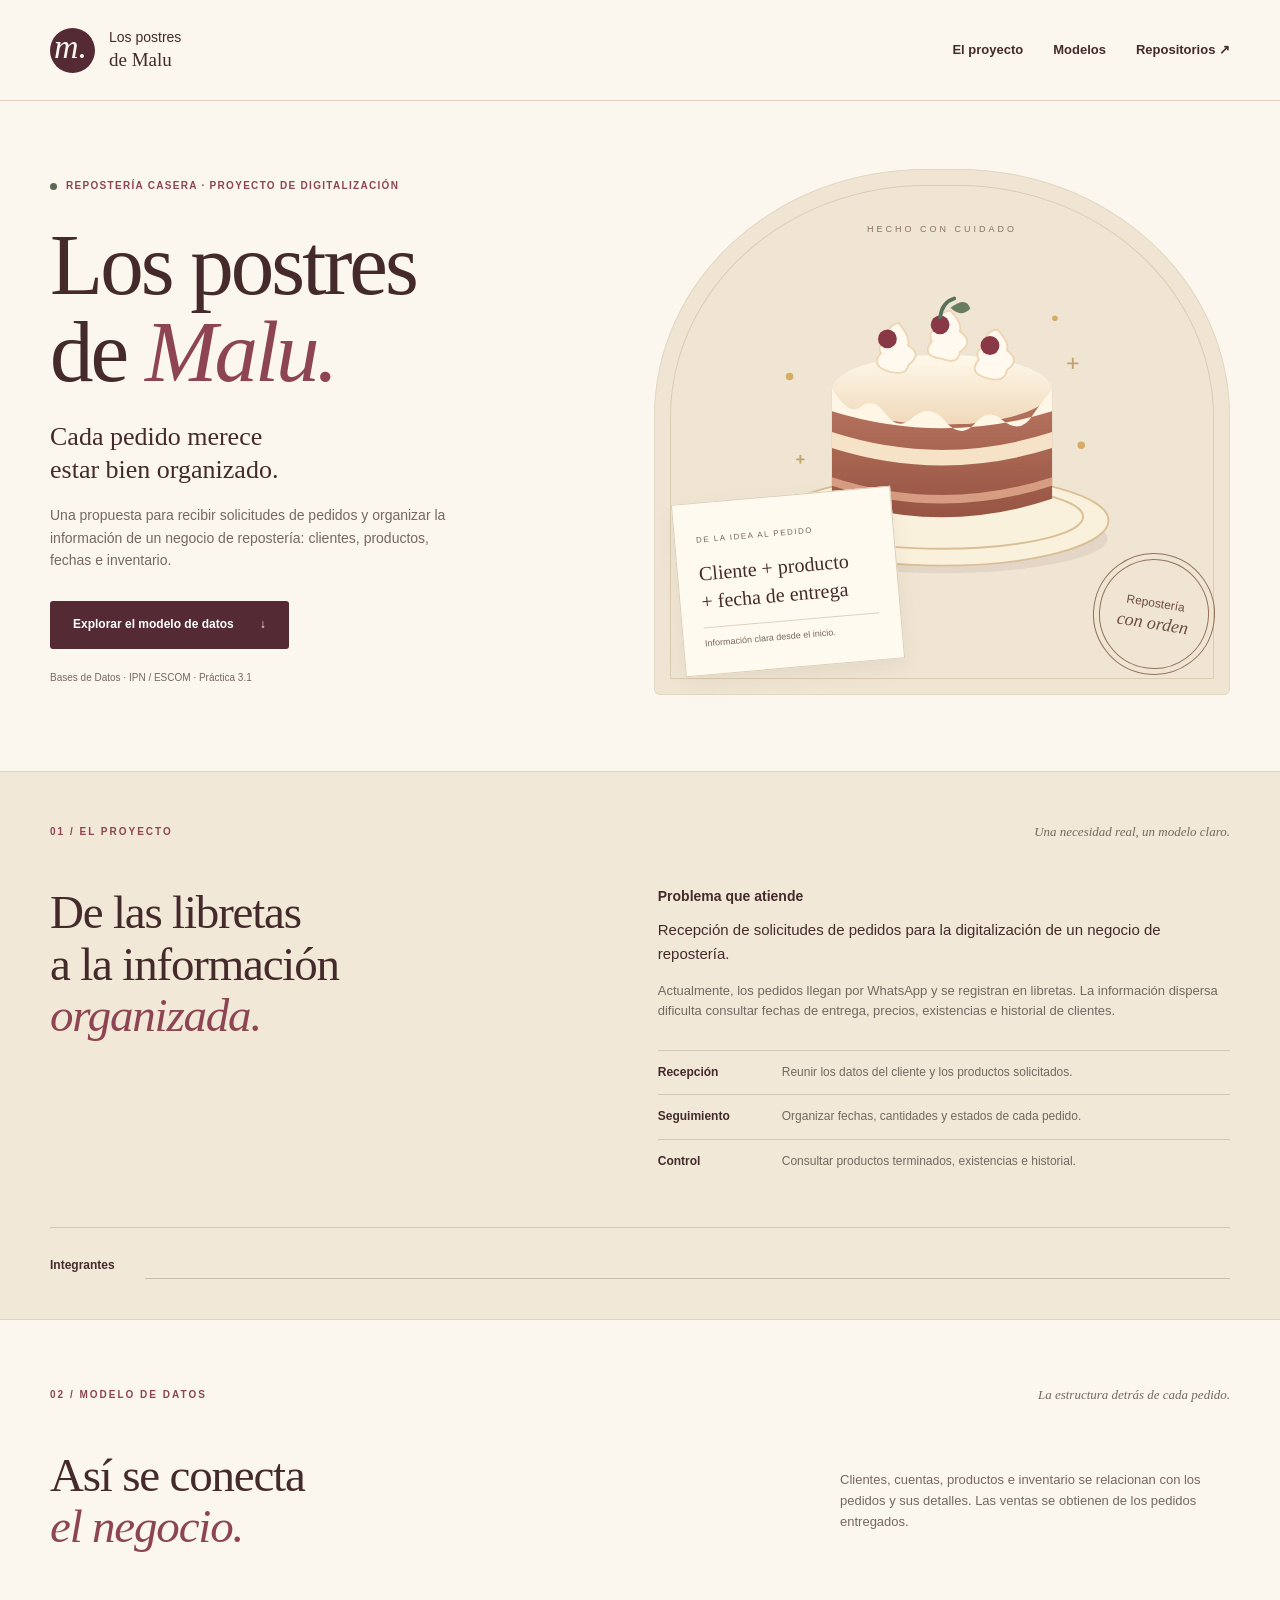
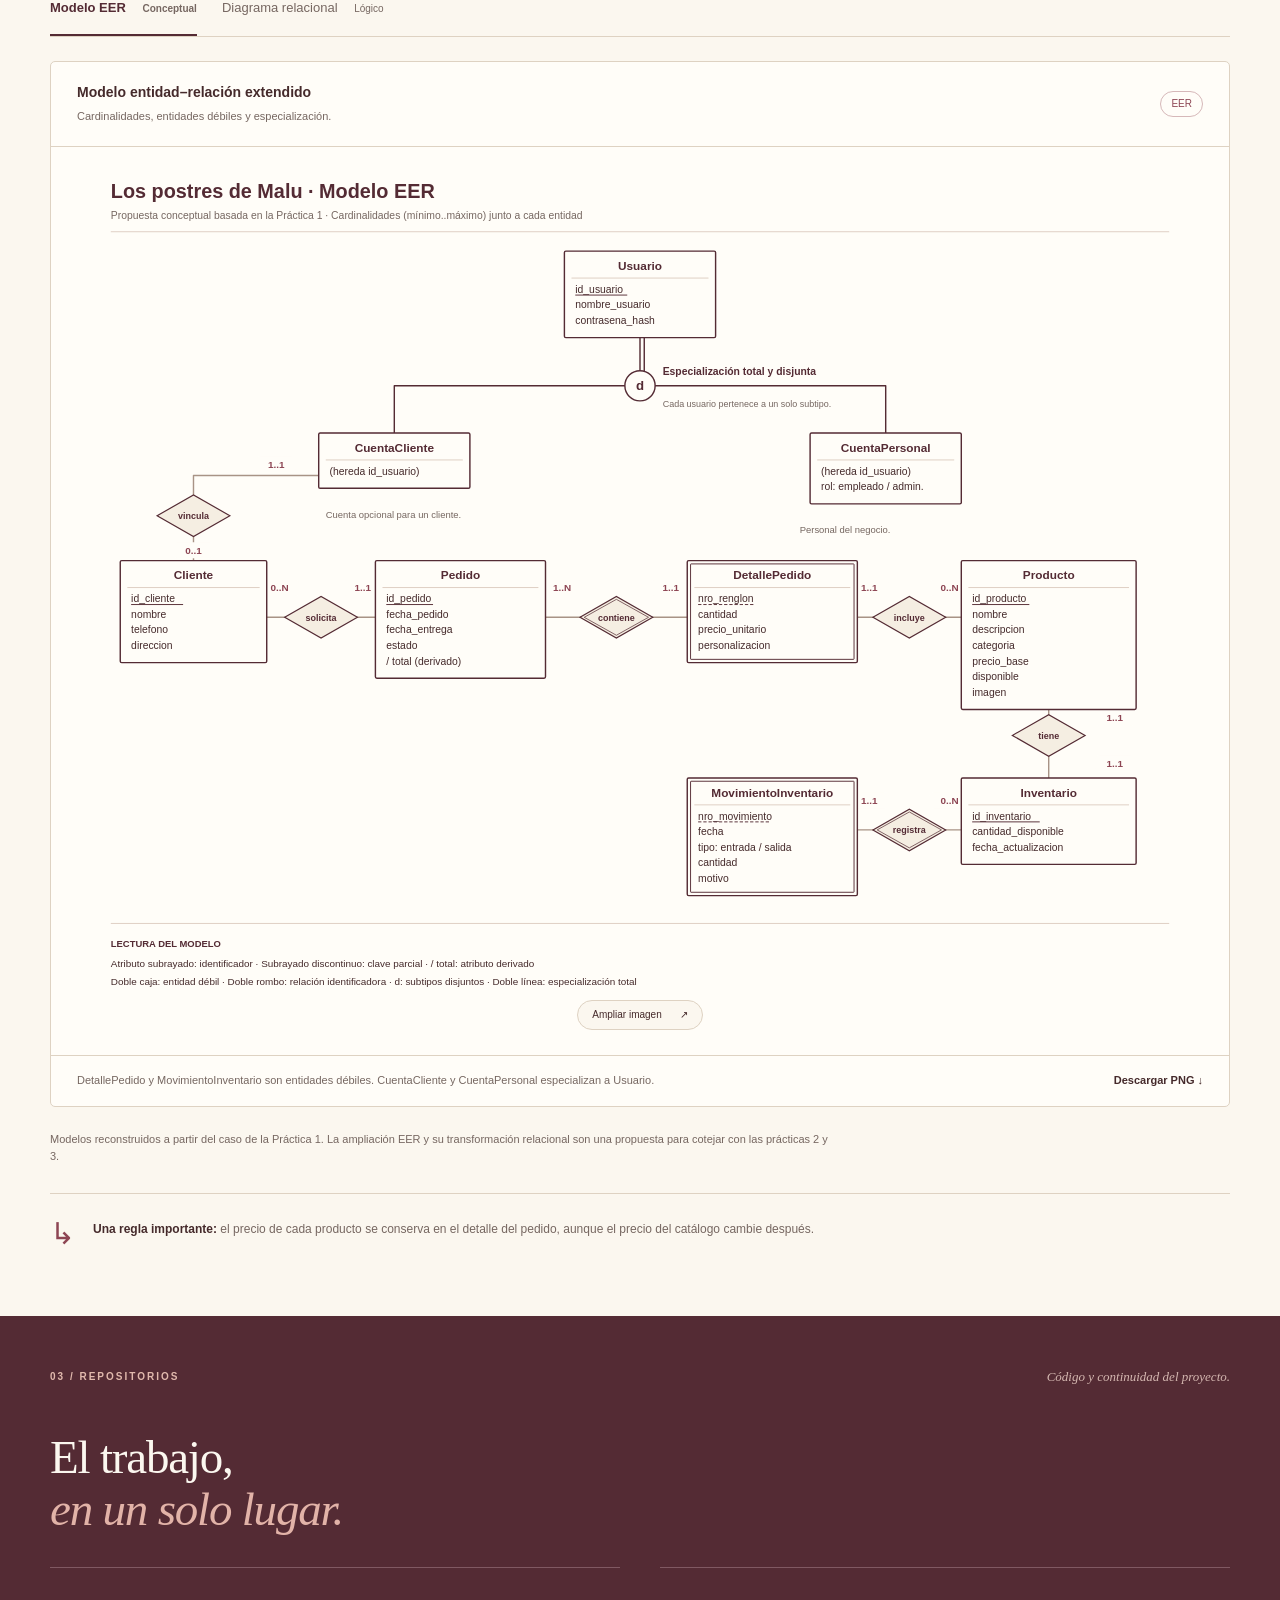
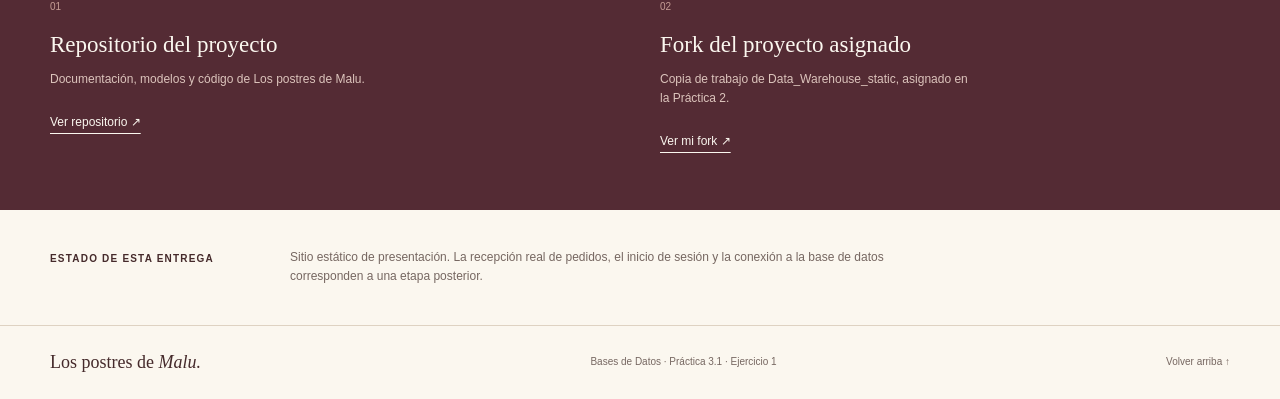
==== P3.1/docs/index.html @ 78c71af8 "Se agregaron todos los cambios que se realizaron en la practica 3.1" ====
<!DOCTYPE html>
<html lang="es">
<head>
  <meta charset="UTF-8">
  <meta name="viewport" content="width=device-width, initial-scale=1.0">
  <meta name="description" content="Los postres de Malu: propuesta para digitalizar la recepción de solicitudes de pedidos de un negocio de repostería. Modelos EER y relacional del proyecto.">
  <meta name="theme-color" content="#542b34">
  <title>Los postres de Malu · El proyecto</title>
  <link rel="icon" href="assets/favicon.svg" type="image/svg+xml">
  <link rel="stylesheet" href="estilos.css">
  <script src="config.js" defer></script>
  <script src="script.js" defer></script>
</head>
<body>
  <a class="skip-link" href="#contenido">Saltar al contenido</a>
  <header class="site-header">
    <div class="container header-inner">
      <a class="brand" href="#inicio" aria-label="Los postres de Malu, inicio">
        <span class="brand-mark" aria-hidden="true">m.</span>
        <span>Los postres <strong>de Malu</strong></span>
      </a>
      <nav aria-label="Navegación principal">
        <a href="#proyecto">El proyecto</a>
        <a href="#modelos">Modelos</a>
        <a href="#repositorios">Repositorios <span aria-hidden="true">↗</span></a>
      </nav>
    </div>
  </header>

  <main id="contenido">
    <section class="hero container" id="inicio" aria-labelledby="titulo">
      <div class="hero-copy">
        <p class="eyebrow"><span class="status-dot" aria-hidden="true"></span> Repostería casera · Proyecto de digitalización</p>
        <h1 id="titulo">Los postres<br>de <em>Malu.</em></h1>
        <p class="hero-lead">Cada pedido merece<br>estar bien organizado.</p>
        <p class="hero-description">Una propuesta para recibir solicitudes de pedidos y organizar la información de un negocio de repostería: clientes, productos, fechas e inventario.</p>
        <a class="button primary" href="#modelos">Explorar el modelo de datos <span aria-hidden="true">↓</span></a>
        <p class="hero-caption">Bases de Datos · IPN / ESCOM · Práctica 3.1</p>
      </div>
      <div class="hero-art" aria-hidden="true">
        <div class="art-caption">HECHO CON CUIDADO</div>
        <div class="dessert-plate">
          <svg viewBox="0 0 460 440" role="presentation">
            <defs>
              <linearGradient id="cake" x1="0" y1="0" x2="0" y2="1"><stop stop-color="#bd7a64"/><stop offset="1" stop-color="#975443"/></linearGradient>
              <linearGradient id="cream" x1="0" y1="0" x2="0" y2="1"><stop stop-color="#fff9ec"/><stop offset="1" stop-color="#f0d9b9"/></linearGradient>
            </defs>
            <ellipse cx="230" cy="349" rx="176" ry="37" fill="#522a32" opacity=".08"/>
            <ellipse cx="230" cy="330" rx="177" ry="48" fill="#faf1dd" stroke="#d9bf96" stroke-width="2"/>
            <ellipse cx="230" cy="326" rx="150" ry="34" fill="none" stroke="#d9bf96" stroke-width="2"/>
            <path d="M113 191 Q230 156 347 191 L347 307 Q230 346 113 307Z" fill="url(#cake)"/>
            <path d="M113 236 Q230 274 347 236 L347 253 Q230 290 113 253Z" fill="#f6e3c7"/>
            <path d="M113 284 Q230 322 347 284 L347 293 Q230 331 113 293Z" fill="#d79d83"/>
            <ellipse cx="230" cy="191" rx="117" ry="37" fill="url(#cream)"/>
            <path d="M113 190 Q130 218 143 210 Q155 198 169 215 Q182 235 197 222 Q217 205 232 223 Q249 244 264 228 Q279 209 295 224 Q314 239 327 217 Q338 201 347 191 L347 214 Q230 250 113 214Z" fill="#fff6e6"/>
            <g fill="#fff9f0" stroke="#efd6b2" stroke-width="2">
              <path d="M175 172 Q153 166 165 152 Q160 143 173 138 Q171 122 184 120 Q197 136 194 144 Q210 153 194 165 Q193 176 175 172Z"/>
              <path d="M229 158 Q207 155 219 140 Q214 129 227 124 Q225 108 239 107 Q252 121 249 129 Q265 140 249 151 Q247 165 229 158Z"/>
              <path d="M279 179 Q257 174 269 159 Q264 148 277 144 Q275 128 289 127 Q302 141 299 149 Q314 160 299 170 Q297 184 279 179Z"/>
            </g>
            <g fill="#893846"><circle cx="172" cy="137" r="10"/><circle cx="228" cy="122" r="10"/><circle cx="281" cy="144" r="10"/></g>
            <path d="M228 114 Q230 98 243 94" fill="none" stroke="#58715a" stroke-width="4" stroke-linecap="round"/>
            <path d="M239 104 Q256 91 260 105 Q250 115 239 104Z" fill="#687d60"/>
            <g fill="#d9ac65"><circle cx="68" cy="177" r="4"/><circle cx="378" cy="250" r="4"/><circle cx="350" cy="115" r="3"/></g>
            <path d="M75 265 l9 0 m-4.5-4.5 v9 M363 163 l12 0 m-6-6 v12" stroke="#bfa371" stroke-width="2"/>
          </svg>
        </div>
        <div class="order-note"><span class="note-label">DE LA IDEA AL PEDIDO</span><p>Cliente + producto<br><strong>+ fecha de entrega</strong></p><span class="note-line"></span><small>Información clara desde el inicio.</small></div>
        <div class="art-seal">Repostería<br><em>con orden</em></div>
      </div>
    </section>

    <section class="project-section" id="proyecto" aria-labelledby="proyecto-titulo">
      <div class="container">
        <div class="section-top"><p class="eyebrow">01 / El proyecto</p><p class="section-kicker">Una necesidad real, un modelo claro.</p></div>
        <div class="project-grid">
          <div><h2 id="proyecto-titulo">De las libretas<br>a la información<br><em>organizada.</em></h2></div>
          <div class="project-details">
            <h3>Problema que atiende</h3>
            <p>Recepción de solicitudes de pedidos para la digitalización de un negocio de repostería.</p>
            <p class="muted">Actualmente, los pedidos llegan por WhatsApp y se registran en libretas. La información dispersa dificulta consultar fechas de entrega, precios, existencias e historial de clientes.</p>
            <dl class="objectives">
              <div><dt>Recepción</dt><dd>Reunir los datos del cliente y los productos solicitados.</dd></div>
              <div><dt>Seguimiento</dt><dd>Organizar fechas, cantidades y estados de cada pedido.</dd></div>
              <div><dt>Control</dt><dd>Consultar productos terminados, existencias e historial.</dd></div>
            </dl>
          </div>
        </div>
        <div class="team-row"><h3>Integrantes</h3><div class="team-blank" aria-label="Campo de integrantes en blanco"></div></div>
      </div>
    </section>

    <section class="container models-section" id="modelos" aria-labelledby="modelos-titulo">
      <div class="section-top"><p class="eyebrow">02 / Modelo de datos</p><p class="section-kicker">La estructura detrás de cada pedido.</p></div>
      <div class="models-heading"><h2 id="modelos-titulo">Así se conecta<br><em>el negocio.</em></h2><p>Clientes, cuentas, productos e inventario se relacionan con los pedidos y sus detalles. Las ventas se obtienen de los pedidos entregados.</p></div>
      <div class="model-tabs" role="tablist" aria-label="Elegir modelo" hidden>
        <button id="tab-eer" type="button" role="tab" aria-selected="true" aria-controls="panel-eer" tabindex="0">Modelo EER <span>Conceptual</span></button>
        <button id="tab-relacional" type="button" role="tab" aria-selected="false" aria-controls="panel-relacional" tabindex="-1">Diagrama relacional <span>Lógico</span></button>
      </div>
      <article class="diagram-panel" id="panel-eer" aria-labelledby="tab-eer">
        <div class="diagram-bar"><div><h3>Modelo entidad–relación extendido</h3><p>Cardinalidades, entidades débiles y especialización.</p></div><span class="model-tag">EER</span></div>
        <a class="diagram-image-link" href="assets/modelo-eer.svg" target="_blank" rel="noopener" data-diagram="eer" aria-label="Ampliar el modelo EER">
          <img src="assets/modelo-eer.svg" alt="Modelo EER de Los postres de Malu: Cliente solicita Pedido; Pedido contiene DetallePedido; Producto tiene Inventario; Inventario registra MovimientoInventario. Usuario se especializa de forma total y disjunta en CuentaCliente y CuentaPersonal." width="2400" height="1780" loading="lazy">
          <span class="image-hint">Ampliar imagen <span aria-hidden="true">↗</span></span>
        </a>
        <div class="diagram-footer"><p>DetallePedido y MovimientoInventario son entidades débiles. CuentaCliente y CuentaPersonal especializan a Usuario.</p><a href="assets/modelo-eer.png" download>Descargar PNG <span aria-hidden="true">↓</span></a></div>
      </article>
      <article class="diagram-panel" id="panel-relacional" aria-labelledby="tab-relacional">
        <div class="diagram-bar"><div><h3>Diagrama del modelo relacional</h3><p>Tablas, claves primarias, foráneas y restricciones de unicidad.</p></div><span class="model-tag">Relacional</span></div>
        <a class="diagram-image-link" href="assets/diagrama-relacional.svg" target="_blank" rel="noopener" data-diagram="relacional" aria-label="Ampliar el diagrama relacional">
          <img src="assets/diagrama-relacional.svg" alt="Diagrama relacional con nueve tablas: usuario, cuenta_cliente, cuenta_personal, cliente, pedido, detalle_pedido, producto, inventario y movimiento_inventario. Incluye PK, FK y claves compuestas de las entidades débiles." width="2400" height="1880" loading="lazy">
          <span class="image-hint">Ampliar imagen <span aria-hidden="true">↗</span></span>
        </a>
        <div class="diagram-footer"><p>Las claves compuestas identifican cada renglón de pedido y cada movimiento dentro de su inventario.</p><a href="assets/diagrama-relacional.png" download>Descargar PNG <span aria-hidden="true">↓</span></a></div>
      </article>
      <p class="model-context">Modelos reconstruidos a partir del caso de la Práctica 1. La ampliación EER y su transformación relacional son una propuesta para cotejar con las prácticas 2 y 3.</p>
      <div class="business-rule"><span aria-hidden="true">↳</span><p><strong>Una regla importante:</strong> el precio de cada producto se conserva en el detalle del pedido, aunque el precio del catálogo cambie después.</p></div>
    </section>

    <section class="repository-section" id="repositorios" aria-labelledby="repositorios-titulo">
      <div class="container">
        <div class="section-top"><p class="eyebrow">03 / Repositorios</p><p class="section-kicker">Código y continuidad del proyecto.</p></div>
        <h2 id="repositorios-titulo">El trabajo,<br><em>en un solo lugar.</em></h2>
        <div class="repository-grid">
          <article class="repository-card"><span class="repo-number">01</span><h3>Repositorio del proyecto</h3><p>Documentación, modelos y código de Los postres de Malu.</p><a id="repo-equipo" class="repo-link" aria-disabled="true">Enlace por configurar <span aria-hidden="true">↗</span></a></article>
          <article class="repository-card"><span class="repo-number">02</span><h3>Fork del proyecto asignado</h3><p>Copia de trabajo de Data_Warehouse_static, asignado en la Práctica 2.</p><a id="repo-fork" class="repo-link" aria-disabled="true">Enlace por configurar <span aria-hidden="true">↗</span></a></article>
        </div>
        <p id="config-notice" class="config-notice">Antes de publicar, agrega las dos direcciones de GitHub en <code>config.js</code>.</p>
        <noscript><p class="config-notice">Activa JavaScript para cargar los enlaces configurados. Los modelos pueden abrirse directamente como imágenes.</p></noscript>
      </div>
    </section>

    <aside class="container scope-note"><span class="scope-label">Estado de esta entrega</span><p>Sitio estático de presentación. La recepción real de pedidos, el inicio de sesión y la conexión a la base de datos corresponden a una etapa posterior.</p></aside>
  </main>

  <footer class="site-footer"><div class="container footer-inner"><span class="footer-brand">Los postres de <em>Malu.</em></span><p>Bases de Datos · Práctica 3.1 · Ejercicio 1</p><a href="#inicio">Volver arriba <span aria-hidden="true">↑</span></a></div></footer>

  <dialog id="visor" class="image-dialog" aria-labelledby="visor-titulo">
    <div class="viewer-toolbar"><h2 id="visor-titulo">Modelo de datos</h2><div class="viewer-actions"><button type="button" id="zoom-out" aria-label="Reducir imagen">−</button><output id="zoom-value" aria-live="polite">100 %</output><button type="button" id="zoom-in" aria-label="Ampliar imagen">+</button><a id="visor-original" target="_blank" rel="noopener">Abrir SVG</a><button type="button" id="cerrar-visor" aria-label="Cerrar visor">Cerrar ×</button></div></div>
    <p class="viewer-instructions">Usa + y − para acercar. Desplázate dentro de la imagen para ver sus detalles. Escape cierra el visor.</p>
    <div class="viewer-scroll"><img id="visor-imagen" alt="" width="2400" height="1780"></div>
  </dialog>
</body>
</html>
---- P3.1/docs/estilos.css ----
:root{--ink:#452a2b;--wine:#542b34;--rose:#8d4553;--paper:#fbf7ef;--cream:#f1e8d8;--line:#ded2c2;--muted:#766761;--green:#5c6a51;--serif:Georgia,'Times New Roman',serif;--sans:Arial,Helvetica,sans-serif}
*{box-sizing:border-box}html{scroll-behavior:smooth;scroll-padding-top:100px}body{margin:0;background:var(--paper);color:var(--ink);font-family:var(--sans);line-height:1.6}a{color:inherit}button{font:inherit}img{display:block;max-width:100%}[hidden]{display:none!important}a,button{-webkit-tap-highlight-color:transparent}a:focus-visible,button:focus-visible{outline:3px solid var(--rose);outline-offset:5px}button,a{touch-action:manipulation}.container{width:min(1180px,calc(100% - 72px));margin-inline:auto}.skip-link{position:fixed;top:8px;left:8px;transform:translateY(-150%);background:white;padding:12px 20px;z-index:100}.skip-link:focus{transform:none}.site-header{border-bottom:1px solid var(--line);background:var(--paper)}.header-inner{min-height:100px;display:flex;justify-content:space-between;align-items:center;gap:24px}.brand{display:flex;align-items:center;gap:14px;text-decoration:none;font-size:14px;line-height:1.35}.brand strong{display:block;font-size:19px;font-family:var(--serif);font-weight:normal}.brand-mark{display:grid;place-items:center;background:var(--wine);color:var(--paper);border-radius:50%;width:45px;height:45px;font:italic 34px var(--serif);padding-right:4px;padding-bottom:6px}.site-header nav{display:flex;gap:30px;font-size:13px;font-weight:600}.site-header nav a{text-decoration:none}.site-header nav a:hover{color:var(--rose)}.hero{display:grid;grid-template-columns:1fr 1fr;gap:28px;align-items:center;padding-top:68px;padding-bottom:76px}.eyebrow{text-transform:uppercase;font-size:10px;font-weight:700;letter-spacing:2px;color:var(--rose);margin:0}.hero .eyebrow{display:flex;align-items:center;gap:9px;letter-spacing:1.3px}.status-dot{width:7px;height:7px;flex-shrink:0;background:var(--green);border-radius:50%}h1,h2,h3,p{margin-top:0}h1{font:normal clamp(65px,6.8vw,94px)/.99 var(--serif);letter-spacing:-3px;margin-bottom:25px;margin-top:28px}h1 em,h2 em{font-weight:normal;color:var(--rose)}.hero-lead{font:normal 26px/1.3 var(--serif);margin-bottom:17px}.hero-description{max-width:400px;font-size:14px;color:var(--muted);margin-bottom:30px}.button{display:inline-flex;align-items:center;gap:26px;padding:14px 23px;text-decoration:none;font-size:12px;font-weight:700;border-radius:3px}.primary{background:var(--wine);color:white;transition:background .2s}.primary:hover{background:var(--rose)}.hero-caption{font-size:10px;color:var(--muted);margin:21px 0 0}.hero-art{height:526px;position:relative;background:#f0e5d3;border:1px solid #e3d6c2;border-radius:47% 47% 6px 6px;isolation:isolate}.hero-art:before{content:'';position:absolute;inset:15px;border:1px solid #cdbb9b;border-radius:47% 47% 0 0;opacity:.6;z-index:-1}.dessert-plate{position:absolute;inset:40px 9px 70px;display:grid;place-items:center}.dessert-plate svg{width:100%;height:100%}.art-caption{position:absolute;top:52px;left:0;right:0;text-align:center;font-size:9px;letter-spacing:3px;color:#8a725b}.order-note{position:absolute;bottom:26px;left:23px;transform:rotate(-5deg);background:#fffaf0;box-shadow:0 8px 20px #583a2712;width:220px;border:1px solid #ddcdb7;padding:21px}.note-label{font-size:8px;letter-spacing:1.5px;color:var(--muted)}.order-note p{font:normal 20px/1.4 var(--serif);margin:9px 0 12px}.order-note strong{font-weight:normal}.note-line{height:1px;background:var(--line);display:block}.order-note small{font-size:9px;color:var(--muted)}.art-seal{position:absolute;right:20px;bottom:25px;border:1px solid #91725a;outline:1px solid #91725a;outline-offset:5px;border-radius:50%;width:110px;height:110px;display:flex;justify-content:center;align-items:center;flex-direction:column;color:#6d4d3d;font-size:12px;transform:rotate(9deg);background:#f0e5d3}.art-seal em{font:italic 18px var(--serif)}.project-section{background:var(--cream);padding:52px 0 40px;border-block:1px solid var(--line)}.section-top{display:flex;align-items:center;justify-content:space-between;gap:20px;margin-bottom:47px}.section-kicker{font:italic 13px var(--serif);margin:0;color:var(--muted)}.project-grid{display:grid;grid-template-columns:.95fr 1.05fr;gap:90px}h2{font:normal 47px/1.1 var(--serif);letter-spacing:-1.2px;margin-bottom:25px}h3{font-size:14px;line-height:1.4;margin-bottom:11px}.project-details p{font-size:15px;margin-bottom:15px}.project-details .muted{font-size:13px;color:var(--muted)}.objectives{margin:28px 0 0}.objectives>div{display:grid;grid-template-columns:112px 1fr;border-top:1px solid #d5c7b5;padding:12px 0;gap:12px;font-size:12px}.objectives dt{font-weight:700}.objectives dd{margin:0;color:var(--muted)}.team-row{display:flex;align-items:center;gap:30px;border-top:1px solid #d5c7b5;margin-top:44px;padding-top:24px}.team-row h3{margin:0;font-size:12px}.team-blank{height:27px;flex:1;border-bottom:1px solid #c9bca9}.models-section{padding-top:67px;padding-bottom:65px}.models-heading{display:flex;justify-content:space-between;gap:70px;align-items:center;margin-bottom:30px}.models-heading h2{flex-shrink:0;margin:0}.models-heading>p{font-size:13px;color:var(--muted);max-width:390px;margin:0}.model-tabs{display:flex;border-bottom:1px solid var(--line);gap:25px;margin-bottom:24px}.model-tabs button{background:none;border:0;border-bottom:2px solid transparent;padding:15px 0;color:var(--muted);cursor:pointer;font-size:13px;text-align:left}.model-tabs button span{font-size:10px;margin-left:13px;color:var(--muted)}.model-tabs button[aria-selected=true]{border-color:var(--wine);color:var(--wine);font-weight:700}.diagram-panel{border:1px solid var(--line);border-radius:5px;overflow:hidden;background:#fffdf8;margin-bottom:24px}.diagram-bar{display:flex;justify-content:space-between;align-items:center;gap:20px;padding:21px 26px;border-bottom:1px solid var(--line)}.diagram-bar h3{margin:0 0 5px;font-size:14px}.diagram-bar p{font-size:11px;color:var(--muted);margin:0}.model-tag{font-size:10px;color:var(--rose);border:1px solid #d6b8b9;padding:4px 10px;border-radius:99px;white-space:nowrap}.diagram-image-link{display:block;position:relative;text-decoration:none;padding:12px 22px}.diagram-image-link img{width:100%;height:auto}.image-hint{display:flex;justify-content:center;gap:18px;align-items:center;width:max-content;margin:0 auto 13px;border:1px solid var(--line);border-radius:99px;padding:6px 14px;background:var(--paper);font-size:10px}.diagram-image-link:hover .image-hint{background:var(--wine);color:white}.diagram-footer{border-top:1px solid var(--line);padding:16px 26px;display:flex;justify-content:space-between;align-items:center;gap:25px}.diagram-footer p{font-size:11px;color:var(--muted);margin:0;max-width:680px}.diagram-footer a{font-size:11px;font-weight:700;text-decoration:none;white-space:nowrap}.model-context{font-size:11px;color:var(--muted);margin:15px 0 0;max-width:780px}.business-rule{display:flex;gap:18px;margin-top:27px;padding-top:22px;border-top:1px solid var(--line)}.business-rule>span{font:normal 30px var(--serif);color:var(--rose)}.business-rule p{font-size:12px;color:var(--muted);margin:4px 0}.business-rule strong{color:var(--ink)}.repository-section{padding:53px 0;background:var(--wine);color:var(--paper)}.repository-section .eyebrow{color:#e1b9ad}.repository-section .section-kicker{color:#d4b7b0}.repository-section h2 em{color:#e2b3a8}.repository-grid{display:grid;grid-template-columns:1fr 1fr;gap:40px;margin-top:32px}.repository-card{padding:24px 0 0;border-top:1px solid #805962}.repo-number{font-size:10px;color:#c59c94}.repository-card h3{font:normal 23px var(--serif);margin:14px 0 12px}.repository-card p{font-size:12px;color:#dcc4bc;max-width:320px}.repo-link{display:inline-flex;justify-content:space-between;gap:30px;font-size:12px;text-underline-offset:7px;margin-top:12px;min-height:25px}.repo-link[aria-disabled=true]{color:#dcc4bc;cursor:default;text-decoration:none}.config-notice{font-size:11px;background:#69414a;padding:11px 15px;margin:30px 0 0;border-radius:3px}.scope-note{display:flex;gap:60px;padding-top:38px;padding-bottom:38px}.scope-label{font-size:10px;letter-spacing:1.2px;text-transform:uppercase;font-weight:700;min-width:180px;margin-top:3px}.scope-note p{font-size:12px;color:var(--muted);margin:0;max-width:650px}.site-footer{border-top:1px solid var(--line)}.footer-inner{display:flex;justify-content:space-between;align-items:center;gap:25px;padding-block:26px}.footer-brand{font:normal 18px var(--serif)}.footer-inner p,.footer-inner a{font-size:10px;color:var(--muted);margin:0}.footer-inner a{text-decoration:none}.image-dialog{width:94vw;max-width:1800px;max-height:94vh;padding:0;border:1px solid var(--line);border-radius:8px;background:var(--paper);color:var(--ink)}.image-dialog::backdrop{background:#271519c9}.viewer-toolbar{display:flex;align-items:center;justify-content:space-between;padding:14px 20px;border-bottom:1px solid var(--line);gap:15px}.viewer-toolbar h2{font:normal 22px var(--serif);margin:0;letter-spacing:0}.viewer-actions{display:flex;gap:9px;align-items:center}.viewer-actions button,.viewer-actions a{border:1px solid var(--line);background:#fffaf2;color:var(--ink);border-radius:4px;padding:6px 12px;font-size:12px;cursor:pointer;text-decoration:none;white-space:nowrap}.viewer-actions output{font-size:11px;min-width:44px;text-align:center}.viewer-instructions{font-size:11px;color:var(--muted);margin:12px 20px}.viewer-scroll{height:calc(90vh - 116px);overflow:auto;background:white}.viewer-scroll img{max-width:none;object-fit:contain;margin:0;display:block}
@media(min-width:1500px){.hero{gap:65px}.hero-art{height:540px}}
@media(max-width:900px){.container{width:calc(100% - 48px)}.header-inner{min-height:88px}.site-header nav{gap:18px;font-size:12px}.hero{gap:24px;padding-top:45px;padding-bottom:50px}.hero .eyebrow{font-size:8px}h1{font-size:70px}.hero-art{height:450px}.order-note{width:185px;padding:16px;left:16px}.order-note p{font-size:18px}.art-seal{width:82px;height:82px;right:13px;font-size:10px}.art-seal em{font-size:14px}.project-grid{gap:45px}h2{font-size:39px}.models-heading{gap:40px}.model-tabs button span{display:none}.diagram-footer{align-items:flex-start}.scope-note{gap:25px}}
@media(max-width:640px){html{scroll-padding-top:20px}.container{width:calc(100% - 36px)}.header-inner{flex-wrap:wrap;min-height:auto;padding:18px 0;gap:17px}.brand strong{display:inline;font-size:17px}.brand{font-size:14px}.brand-mark{width:36px;height:36px;font-size:27px}.site-header nav{justify-content:space-between;width:100%;gap:12px;font-size:11px}.hero{grid-template-columns:1fr;gap:35px;padding-top:37px;padding-bottom:42px}.hero .eyebrow{font-size:8px;letter-spacing:1px}h1{font-size:72px;margin-top:25px;letter-spacing:-2px}.hero-lead{font-size:24px}.hero-description{max-width:100%;font-size:13px}.hero-art{height:400px;max-width:440px;width:100%;margin:auto}.dessert-plate{inset:16px 5px 58px}.order-note{bottom:20px;left:20px;width:190px}.art-caption{top:30px}.art-seal{bottom:25px;right:20px}.project-section{padding:35px 0}.section-top{display:block;margin-bottom:29px}.section-kicker{margin-top:10px;font-size:12px}.project-grid{grid-template-columns:1fr;gap:16px}h2{font-size:38px;letter-spacing:-.7px}.project-details p{font-size:14px}.objectives>div{grid-template-columns:90px 1fr;font-size:11px}.team-row{margin-top:30px}.models-section{padding:40px 0}.models-heading{display:block}.models-heading h2{margin-bottom:18px}.models-heading>p{font-size:12px}.model-tabs{gap:22px;margin-top:25px}.model-tabs button{font-size:12px}.diagram-bar{padding:17px}.diagram-bar h3{font-size:12px}.diagram-bar p{font-size:10px}.model-tag{font-size:8px;padding:3px 7px}.diagram-image-link{padding:5px}.image-hint{font-size:9px;padding:6px 12px}.diagram-footer{padding:14px 17px;display:block}.diagram-footer p{font-size:10px}.diagram-footer a{display:inline-block;margin-top:13px;font-size:10px}.business-rule p{font-size:11px}.repository-section{padding:36px 0}.repository-grid{grid-template-columns:1fr;gap:30px}.repository-card h3{font-size:22px}.scope-note{display:block;padding-block:27px}.scope-label{display:block;margin-bottom:12px}.scope-note p{font-size:11px}.footer-inner{flex-wrap:wrap;gap:14px}.footer-inner p{width:100%;order:3}.viewer-toolbar{display:block;padding:10px 12px}.viewer-toolbar h2{font-size:18px;margin-bottom:10px}.viewer-actions{gap:6px;flex-wrap:wrap}.viewer-actions button,.viewer-actions a{padding:7px 9px;font-size:10px}.viewer-instructions{font-size:10px;margin:10px 12px}.viewer-scroll{height:calc(88vh - 165px)}}
@media(prefers-reduced-motion:reduce){html{scroll-behavior:auto}*{transition:none!important}}
@media(min-width:641px) and (max-width:750px){.order-note{width:170px;left:12px}.order-note p{font-size:17px}.order-note small{font-size:8px}}
@media(max-width:360px){.order-note{width:160px;left:15px}.order-note p{font-size:17px}.order-note small{font-size:8px}.art-seal{right:15px;width:76px;height:76px}}
@media print{.hero-art,.site-header nav,.button,.model-tabs,.image-hint,.image-dialog,.config-notice{display:none!important}.container{width:100%}.hero,.project-grid,.models-heading{display:block}.hero{padding-block:20px}h1{font-size:48px}.diagram-panel[hidden]{display:block!important}.diagram-panel{break-inside:avoid}.repository-section{background:white;color:var(--ink)}.repository-section .eyebrow,.repository-section .section-kicker,.repository-section h2 em,.repository-card p,.repo-number,.repo-link[aria-disabled=true]{color:var(--ink)}.scope-note{padding:10px}.site-footer{margin-top:10px}}
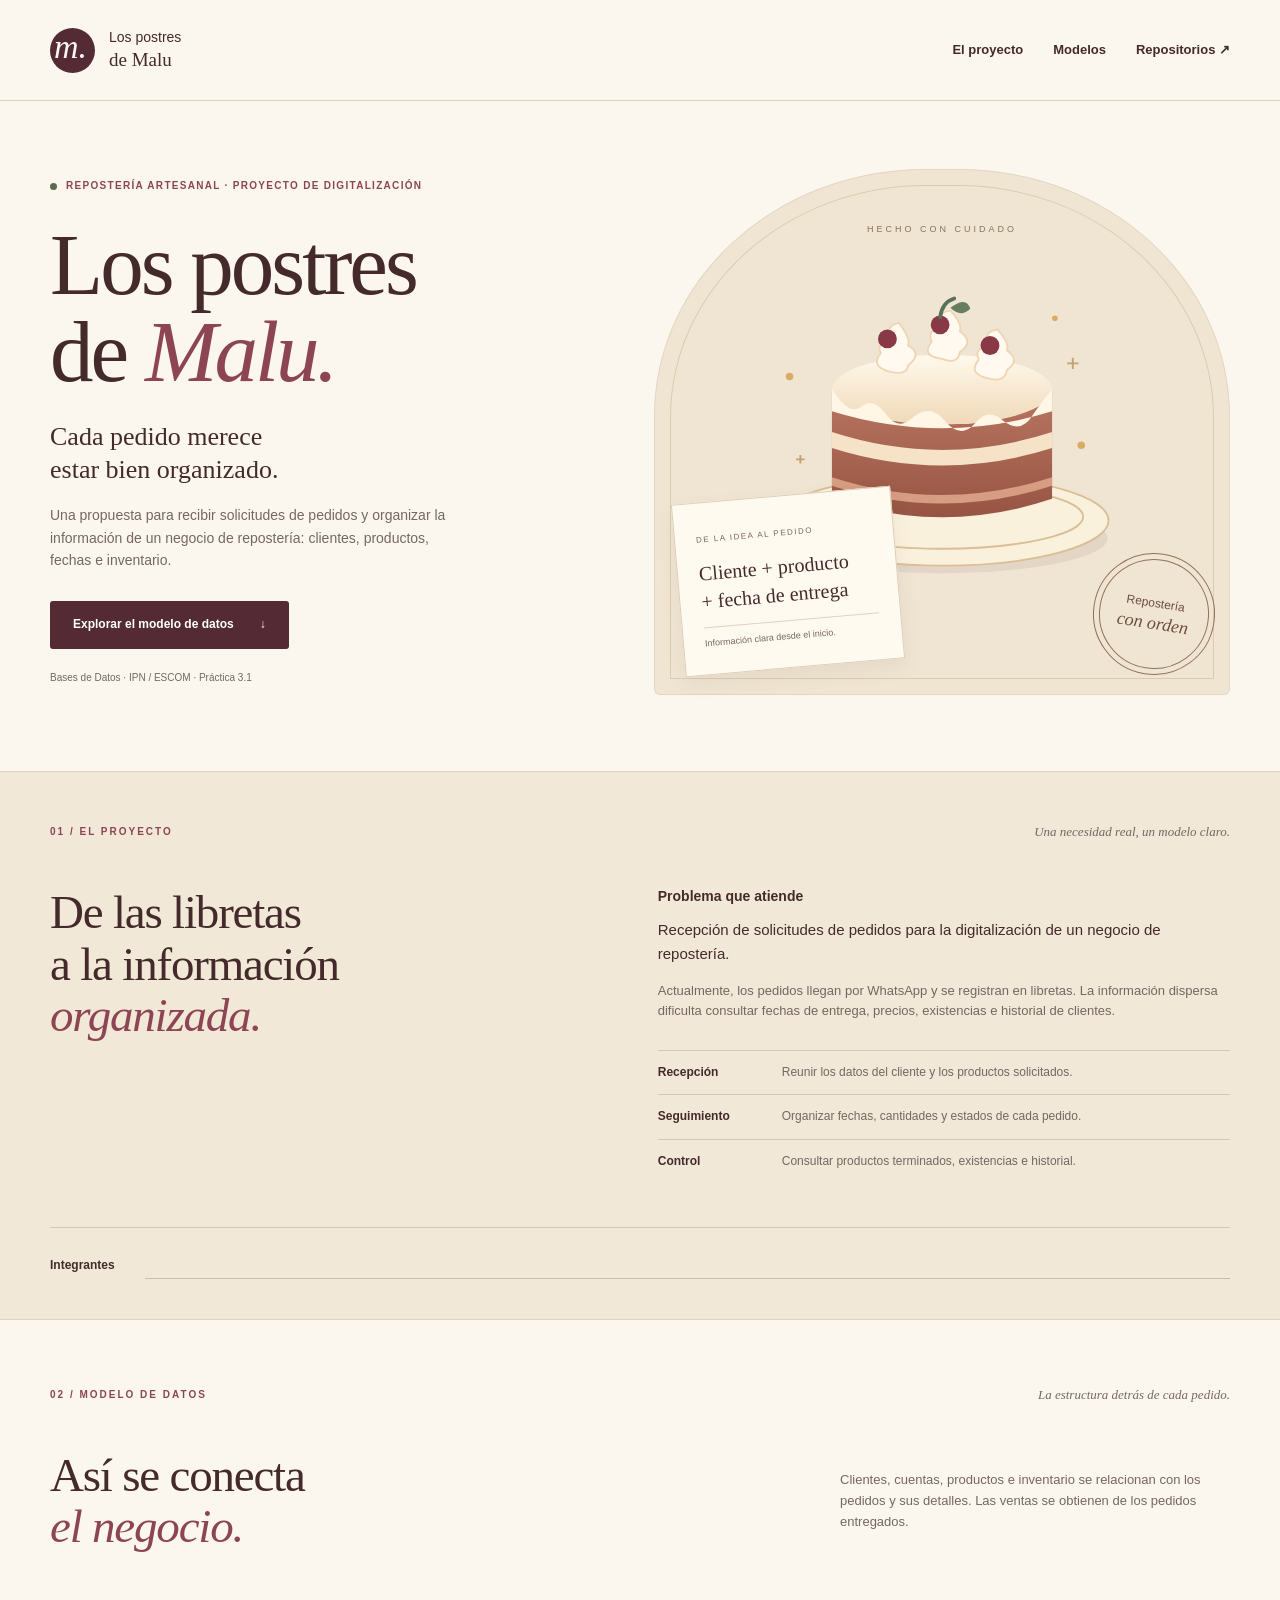
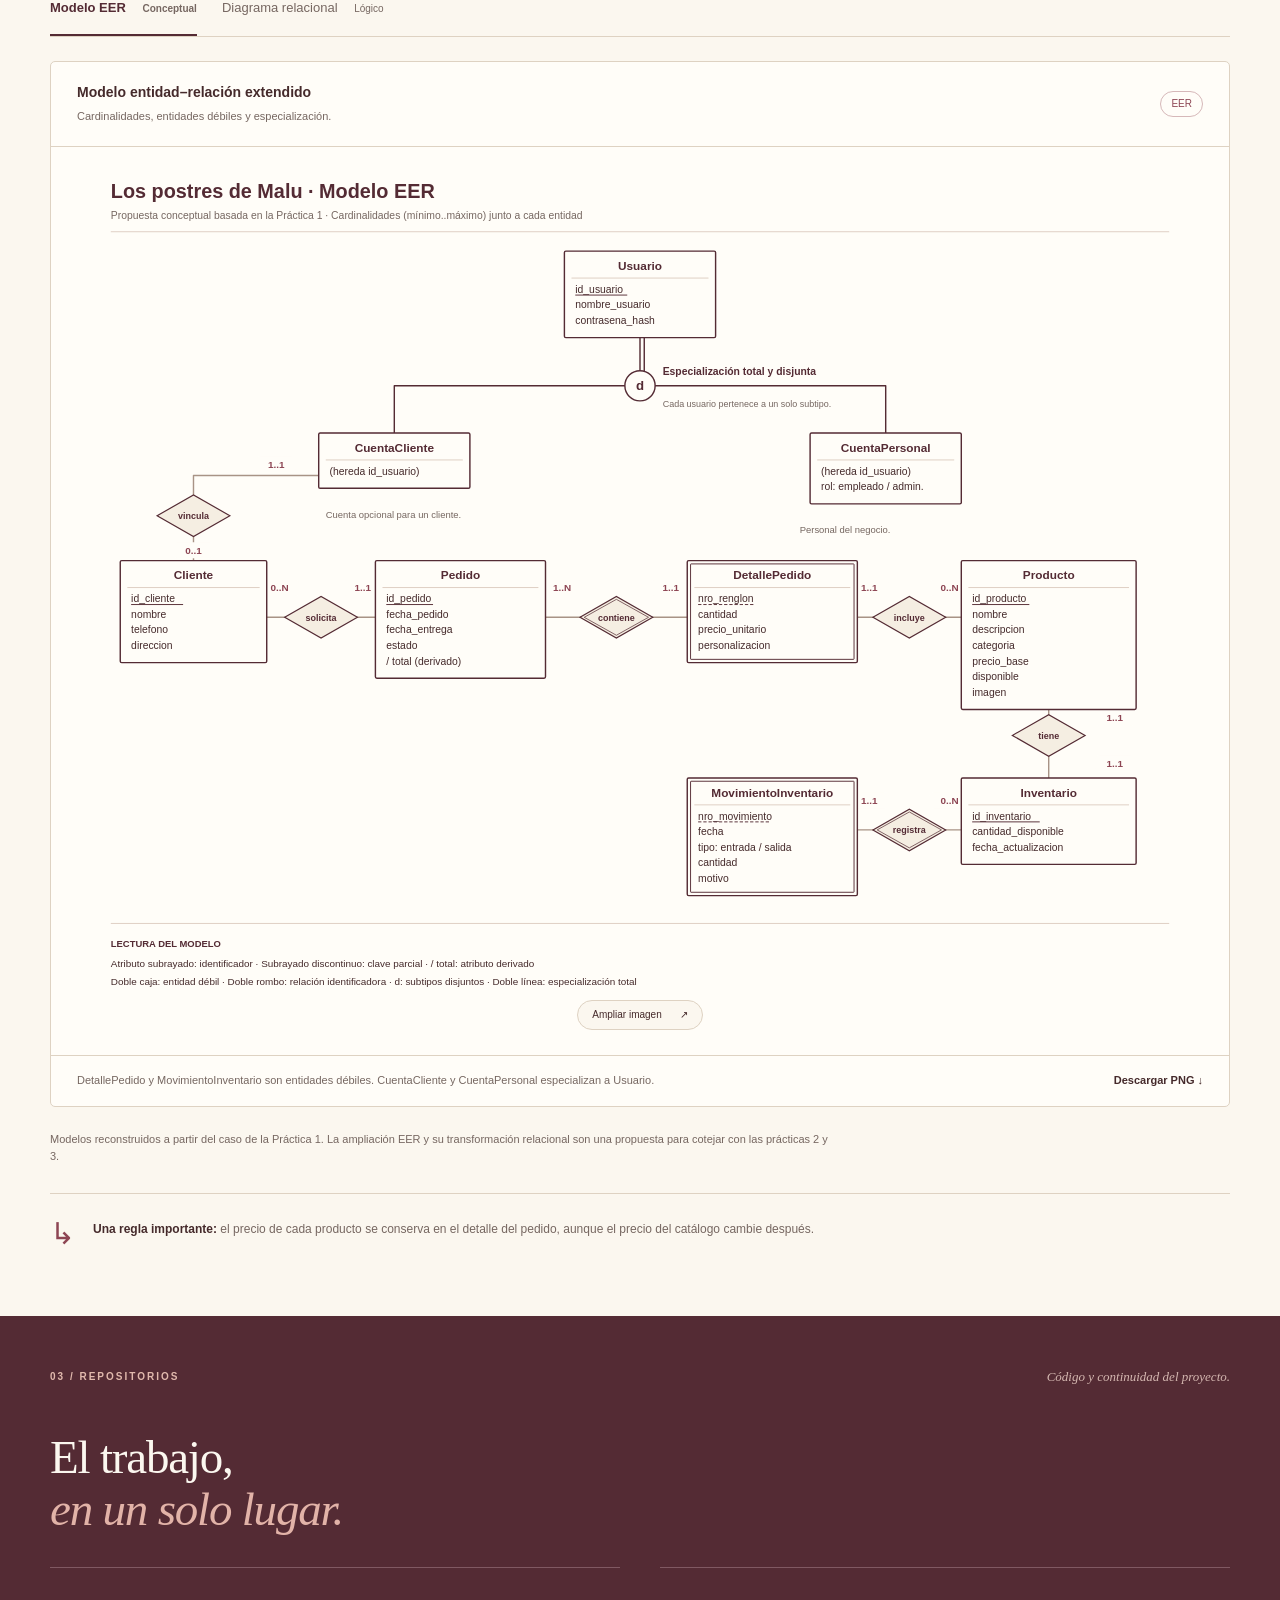
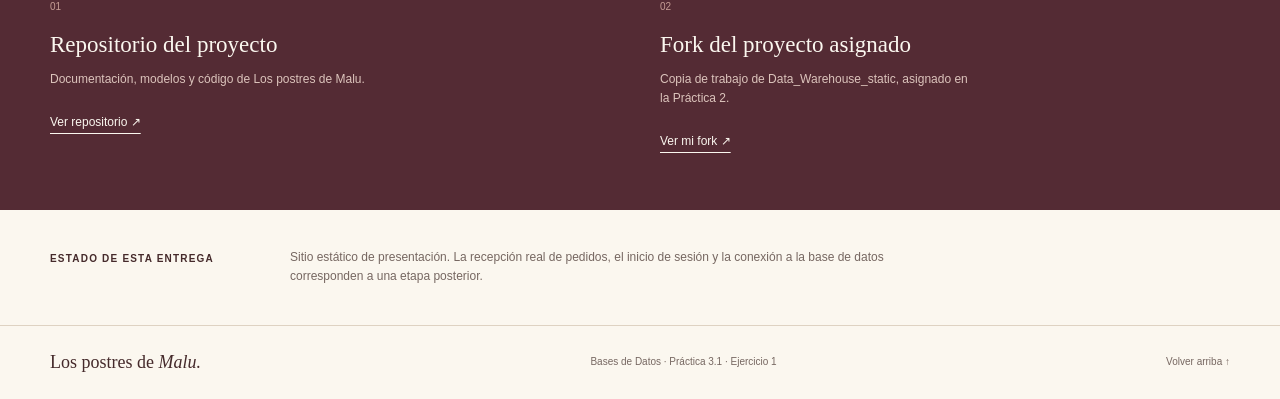
==== commit e6719986: "Completa documentos y evidencias de la practica 2 y exposicion" ====
--- a/P3.1/docs/index.html
+++ b/P3.1/docs/index.html
@@ -30,7 +30,7 @@
   <main id="contenido">
     <section class="hero container" id="inicio" aria-labelledby="titulo">
       <div class="hero-copy">
-        <p class="eyebrow"><span class="status-dot" aria-hidden="true"></span> Repostería casera · Proyecto de digitalización</p>
+        <p class="eyebrow"><span class="status-dot" aria-hidden="true"></span> Repostería artesanal · Proyecto de digitalización</p>
         <h1 id="titulo">Los postres<br>de <em>Malu.</em></h1>
         <p class="hero-lead">Cada pedido merece<br>estar bien organizado.</p>
         <p class="hero-description">Una propuesta para recibir solicitudes de pedidos y organizar la información de un negocio de repostería: clientes, productos, fechas e inventario.</p>
